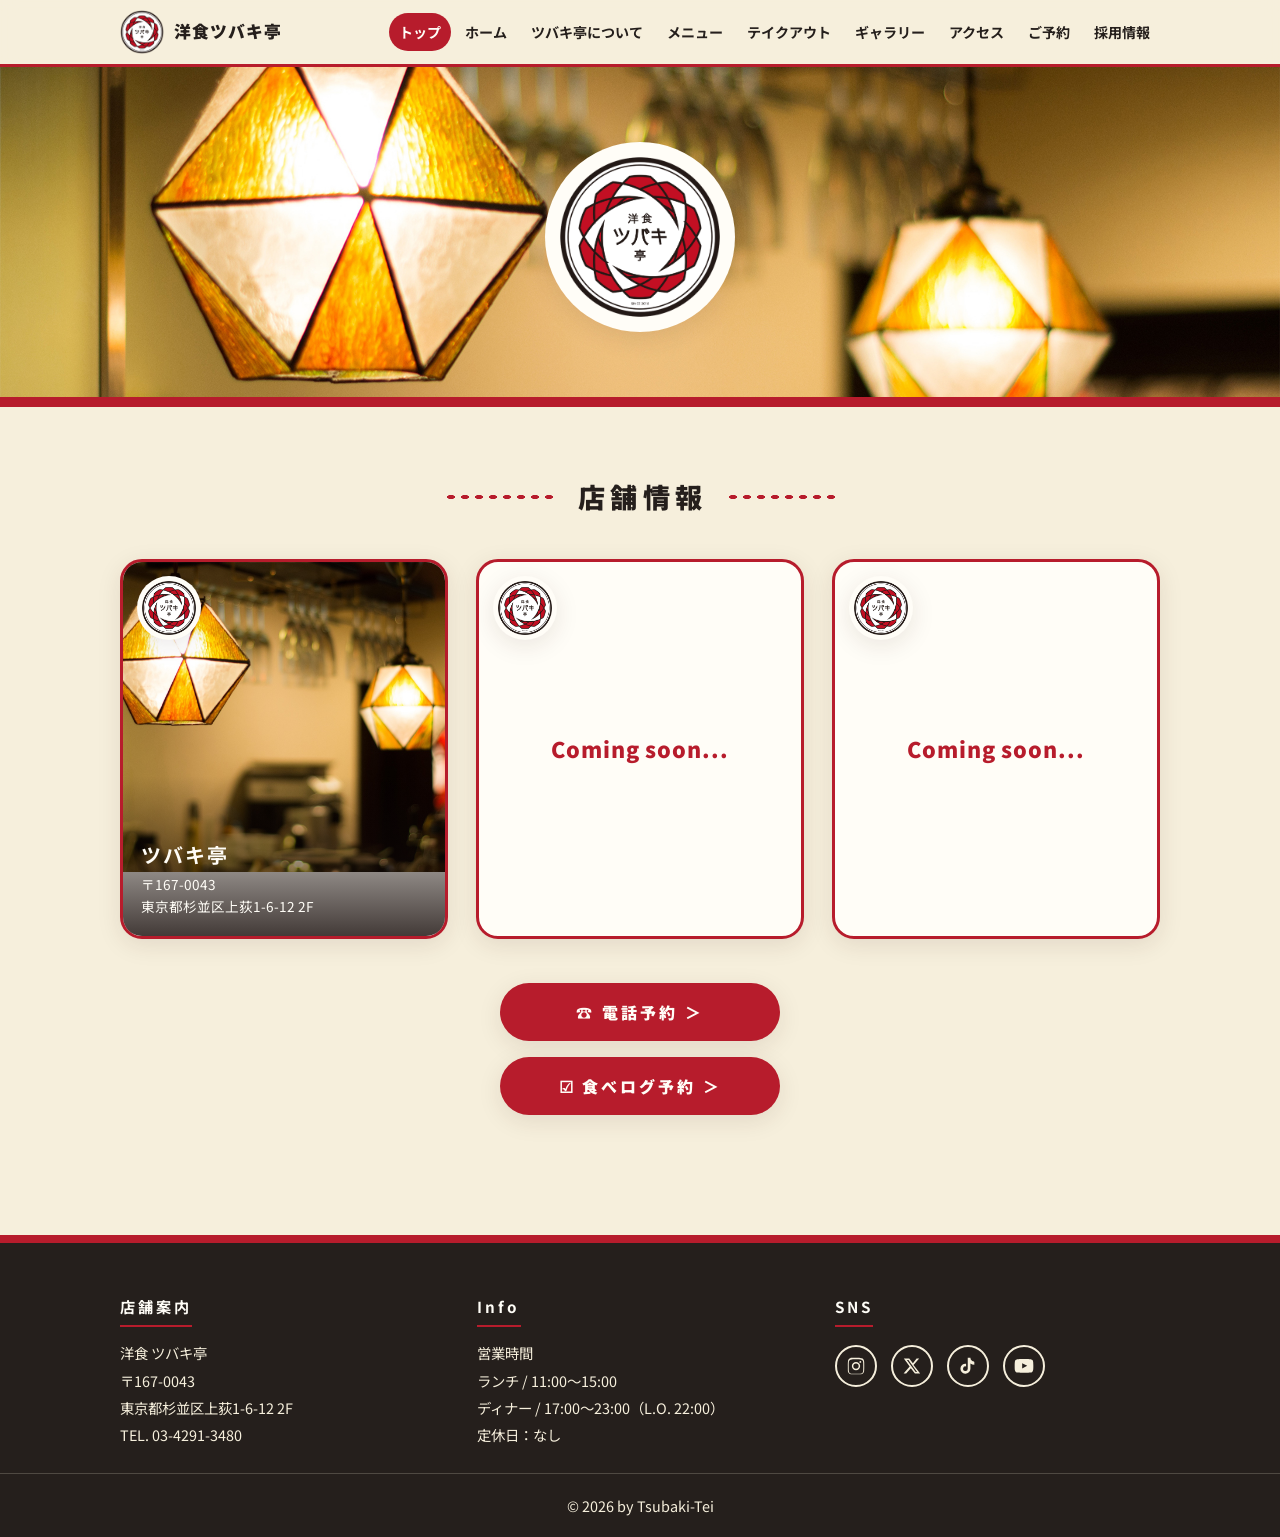
==== index.html @ 3b2450a0 "feat: 全ページ実装（1号店8ページ + 2号店/deli/ + 404） - レスポンシブHTML/CSS（クリーム×深紅の現行デザイン踏襲） - メニューはdata/menu.jsonからJS" ====
<!DOCTYPE html>
<html lang="ja">
<head>
  <meta charset="UTF-8">
  <meta name="viewport" content="width=device-width, initial-scale=1">
  <title>洋食ツバキ亭｜荻窪の洋食店</title>
  <meta name="description" content="東京・荻窪の洋食店「ツバキ亭」。ハンバーグステーキや生姜焼きなど、懐かしくて美味しい洋食をご提供。テイクアウトも承ります。">
  <link rel="icon" href="assets/img/logo.png">
  <meta property="og:title" content="洋食ツバキ亭｜荻窪の洋食店">
  <meta property="og:description" content="東京・荻窪の洋食店「ツバキ亭」。ハンバーグステーキや生姜焼きなど、懐かしくて美味しい洋食をご提供。テイクアウトも承ります。">
  <meta property="og:image" content="assets/img/logo.png">
  <link rel="preconnect" href="https://fonts.googleapis.com">
  <link rel="preconnect" href="https://fonts.gstatic.com" crossorigin>
  <link href="https://fonts.googleapis.com/css2?family=Noto+Sans+JP:wght@400;700;900&display=swap" rel="stylesheet">
  <link rel="stylesheet" href="assets/css/style.css">
</head>
<body>
<header class="site-header">
  <div class="header-inner">
    <a class="brand" href="./"><img src="assets/img/logo.png" alt="洋食ツバキ亭ロゴ">洋食ツバキ亭</a>
    <button class="nav-toggle" aria-label="メニューを開く" onclick="document.querySelector('.site-nav').classList.toggle('open')">☰</button>
    <nav class="site-nav">
      <ul>
        <li><a href="./" aria-current="page">トップ</a></li>
        <li><a href="home/">ホーム</a></li>
        <li><a href="about/">ツバキ亭について</a></li>
        <li><a href="menu/">メニュー</a></li>
        <li><a href="takeout/">テイクアウト</a></li>
        <li><a href="gallery/">ギャラリー</a></li>
        <li><a href="access/">アクセス</a></li>
        <li><a href="reserve/">ご予約</a></li>
        <li><a href="recruit/">採用情報</a></li>
      </ul>
    </nav>
  </div>
</header>

<div class="hero">
  <img class="hero-logo" src="assets/img/logo.png" alt="洋食ツバキ亭">
</div>
<main>
  <section class="section">
    <h2 class="section-title">店舗情報</h2>
    <div class="store-cards">
      <a class="store-card" href="home/">
        <img class="badge" src="assets/img/logo.png" alt="">
        <div class="photo" style="background-image:url('assets/img/gallery/gallery-01.jpg')"></div>
        <div class="info">
          <h3>ツバキ亭</h3>
          <p>〒167-0043<br>東京都杉並区上荻1-6-12 2F</p>
        </div>
      </a>
      <!-- 2号店ツバキ&デリ 公開時: 下のカードを <a class="store-card" href="deli/"> に差し替える -->
      <div class="store-card coming">
        <img class="badge" src="assets/img/logo.png" alt="">
        Coming soon...
      </div>
      <div class="store-card coming">
        <img class="badge" src="assets/img/logo.png" alt="">
        Coming soon...
      </div>
    </div>
    <div class="btn-area">
      <a class="btn" href="tel:03-4291-3480">☎︎ 電話予約 ＞</a>
      <a class="btn" href="https://tabelog.com/tokyo/A1319/A131906/13280221/" target="_blank" rel="noopener">☑︎ 食べログ予約 ＞</a>
    </div>
  </section>
</main>

<footer class="site-footer">
  <div class="footer-inner">
    <div>
      <h4>店舗案内</h4>
      <p>洋食 ツバキ亭<br>〒167-0043<br>東京都杉並区上荻1-6-12 2F<br>TEL. <a href="tel:03-4291-3480">03-4291-3480</a></p>
    </div>
    <div>
      <h4>Info</h4>
      <p>営業時間<br>ランチ / 11:00〜15:00<br>ディナー / 17:00〜23:00（L.O. 22:00）<br>定休日：なし</p>
    </div>
    <div>
      <h4>SNS</h4>
      <div class="sns-icons">
        <a href="https://www.instagram.com/tsubaki.ogikubo/" target="_blank" rel="noopener" aria-label="Instagram"><svg viewBox="0 0 24 24"><path d="M12 2.2c3.2 0 3.6 0 4.9.1 1.2.1 1.8.2 2.2.4.6.2 1 .5 1.4.9.4.4.7.8.9 1.4.2.4.4 1 .4 2.2.1 1.3.1 1.7.1 4.9s0 3.6-.1 4.9c-.1 1.2-.2 1.8-.4 2.2-.2.6-.5 1-.9 1.4-.4.4-.8.7-1.4.9-.4.2-1 .4-2.2.4-1.3.1-1.7.1-4.9.1s-3.6 0-4.9-.1c-1.2-.1-1.8-.2-2.2-.4-.6-.2-1-.5-1.4-.9-.4-.4-.7-.8-.9-1.4-.2-.4-.4-1-.4-2.2C2.2 15.6 2.2 15.2 2.2 12s0-3.6.1-4.9c.1-1.2.2-1.8.4-2.2.2-.6.5-1 .9-1.4.4-.4.8-.7 1.4-.9.4-.2 1-.4 2.2-.4C8.4 2.2 8.8 2.2 12 2.2m0 1.8c-3.1 0-3.5 0-4.8.1-1.1.1-1.4.2-1.8.3-.4.2-.7.4-1 .7-.3.3-.5.6-.7 1-.1.4-.3.7-.3 1.8-.1 1.3-.1 1.7-.1 4.8s0 3.5.1 4.8c.1 1.1.2 1.4.3 1.8.2.4.4.7.7 1 .3.3.6.5 1 .7.4.1.7.3 1.8.3 1.3.1 1.7.1 4.8.1s3.5 0 4.8-.1c1.1-.1 1.4-.2 1.8-.3.4-.2.7-.4 1-.7.3-.3.5-.6.7-1 .1-.4.3-.7.3-1.8.1-1.3.1-1.7.1-4.8s0-3.5-.1-4.8c-.1-1.1-.2-1.4-.3-1.8-.2-.4-.4-.7-.7-1-.3-.3-.6-.5-1-.7-.4-.1-.7-.3-1.8-.3-1.3-.1-1.7-.1-4.8-.1zm0 3.1a5 5 0 1 1 0 10 5 5 0 0 1 0-10zm0 1.8a3.2 3.2 0 1 0 0 6.4 3.2 3.2 0 0 0 0-6.4zm5.2-2.9a1.1 1.1 0 1 1 0 2.2 1.1 1.1 0 0 1 0-2.2z"/></svg></a>
        <a href="https://x.com/TsubakiOgikubo" target="_blank" rel="noopener" aria-label="X"><svg viewBox="0 0 24 24"><path d="M17.5 3h3.1l-6.8 7.8L21.8 21h-6.3l-4.9-6.4L5 21H1.9l7.3-8.3L2.2 3h6.5l4.4 5.8L17.5 3zm-1.1 16.1h1.7L7.7 4.8H5.9l10.5 14.3z"/></svg></a>
        <a href="https://www.tiktok.com/@tsubaki.ogikubo" target="_blank" rel="noopener" aria-label="TikTok"><svg viewBox="0 0 24 24"><path d="M19.6 6.7a4.8 4.8 0 0 1-3.5-1.6 4.8 4.8 0 0 1-1.2-3.1h-3.2v13.3a2.8 2.8 0 1 1-2-2.7V9.3a6 6 0 1 0 5.2 6V8.9a8 8 0 0 0 4.7 1.5V7.2c-.3 0-.7-.1-1-.2z"/></svg></a>
        <a href="https://www.youtube.com/@tsubaki.ogikubo" target="_blank" rel="noopener" aria-label="YouTube"><svg viewBox="0 0 24 24"><path d="M23 7.2s-.2-1.6-.9-2.3c-.9-.9-1.9-.9-2.3-1C16.6 3.6 12 3.6 12 3.6s-4.6 0-7.8.3c-.4.1-1.4.1-2.3 1-.7.7-.9 2.3-.9 2.3S.8 9.1.8 11v1.8c0 1.9.2 3.8.2 3.8s.2 1.6.9 2.3c.9.9 2 .9 2.5 1 1.8.2 7.6.3 7.6.3s4.6 0 7.8-.3c.4-.1 1.4-.1 2.3-1 .7-.7.9-2.3.9-2.3s.2-1.9.2-3.8V11c0-1.9-.2-3.8-.2-3.8zM9.8 14.9V8.7l6.1 3.1-6.1 3.1z"/></svg></a>
      </div>
    </div>
  </div>
  <p class="copyright">© 2026 by Tsubaki-Tei</p>
</footer>
</body>
</html>
---- assets/css/style.css ----
/* ==========================================================
   洋食ツバキ亭 — 共通スタイル
   カラー: クリーム地 × 深紅（現行サイトの世界観を踏襲）
   ========================================================== */
:root {
  --cream: #f6efdc;
  --cream-deep: #efe5c9;
  --red: #b71c2c;
  --red-dark: #93151f;
  --ink: #251f1c;
  --ink-soft: #4a423d;
  --white: #fffdf7;
  --shadow: 0 6px 24px rgba(60, 30, 20, .10);
  --radius: 18px;
  --maxw: 1080px;
}

* { margin: 0; padding: 0; box-sizing: border-box; }

html { scroll-behavior: smooth; }

body {
  font-family: "Noto Sans JP", "Hiragino Kaku Gothic ProN", sans-serif;
  background: var(--cream);
  color: var(--ink);
  line-height: 1.9;
  font-size: 16px;
  -webkit-font-smoothing: antialiased;
}

img { max-width: 100%; display: block; }
a { color: var(--red); text-decoration: none; }

/* ---------- ヘッダー ---------- */
.site-header {
  position: sticky;
  top: 0;
  z-index: 100;
  background: rgba(246, 239, 220, .95);
  backdrop-filter: blur(8px);
  border-bottom: 3px solid var(--red);
}
.header-inner {
  max-width: var(--maxw);
  margin: 0 auto;
  padding: 10px 20px;
  display: flex;
  align-items: center;
  justify-content: space-between;
  gap: 16px;
}
.brand {
  display: flex;
  align-items: center;
  gap: 10px;
  color: var(--ink);
  font-weight: 900;
  font-size: 1.05rem;
  letter-spacing: .06em;
  white-space: nowrap;
}
.brand img { width: 44px; height: 44px; }

.site-nav ul {
  display: flex;
  list-style: none;
  gap: 4px;
  flex-wrap: wrap;
}
.site-nav a {
  display: block;
  padding: 6px 10px;
  color: var(--ink);
  font-weight: 700;
  font-size: .88rem;
  border-radius: 999px;
  transition: background .2s, color .2s;
}
.site-nav a:hover, .site-nav a[aria-current="page"] {
  background: var(--red);
  color: var(--white);
}

.nav-toggle {
  display: none;
  background: none;
  border: 2px solid var(--red);
  border-radius: 10px;
  color: var(--red);
  font-size: 1.3rem;
  line-height: 1;
  padding: 6px 10px;
  cursor: pointer;
}

@media (max-width: 860px) {
  .nav-toggle { display: block; }
  .site-nav {
    display: none;
    position: absolute;
    top: 100%;
    left: 0;
    right: 0;
    background: var(--cream);
    border-bottom: 3px solid var(--red);
    box-shadow: var(--shadow);
  }
  .site-nav.open { display: block; }
  .site-nav ul { flex-direction: column; padding: 10px 16px 16px; }
  .site-nav a { font-size: 1rem; padding: 10px 12px; }
}

/* ---------- ヒーロー ---------- */
.hero {
  position: relative;
  min-height: 340px;
  display: grid;
  place-items: center;
  background: url("../img/hero.jpg") center/cover no-repeat;
}
.hero::after {
  content: "";
  position: absolute;
  inset: auto 0 0 0;
  height: 10px;
  background: var(--red);
}
.hero .hero-logo {
  width: 190px;
  height: 190px;
  border-radius: 50%;
  background: var(--white);
  box-shadow: var(--shadow);
  padding: 12px;
}
@media (max-width: 640px) {
  .hero { min-height: 240px; }
  .hero .hero-logo { width: 140px; height: 140px; }
}

/* サブページ用ページタイトル帯 */
.page-title {
  background: linear-gradient(rgba(37, 25, 20, .55), rgba(37, 25, 20, .55)), url("../img/hero.jpg") center/cover no-repeat;
  color: var(--white);
  text-align: center;
  padding: 64px 20px;
  border-bottom: 8px solid var(--red);
}
.page-title h1 {
  font-size: 2rem;
  letter-spacing: .3em;
  text-indent: .3em;
  font-weight: 900;
}
@media (max-width: 640px) {
  .page-title { padding: 44px 16px; }
  .page-title h1 { font-size: 1.5rem; }
}

/* ---------- セクション共通 ---------- */
main { max-width: var(--maxw); margin: 0 auto; padding: 0 20px 80px; }

.section { padding-top: 64px; }
.section-title {
  display: flex;
  align-items: center;
  justify-content: center;
  gap: 18px;
  font-size: 1.7rem;
  font-weight: 900;
  letter-spacing: .2em;
  text-indent: .2em;
  margin-bottom: 36px;
}
.section-title::before, .section-title::after {
  content: "";
  width: 110px;
  height: 6px;
  background-image: radial-gradient(var(--red) 42%, transparent 46%);
  background-size: 14px 6px;
  background-repeat: repeat-x;
}
@media (max-width: 640px) {
  .section { padding-top: 48px; }
  .section-title { font-size: 1.3rem; gap: 10px; }
  .section-title::before, .section-title::after { width: 54px; }
}

/* ---------- カード ---------- */
.store-cards {
  display: grid;
  grid-template-columns: repeat(auto-fit, minmax(260px, 1fr));
  gap: 28px;
}
.store-card {
  position: relative;
  border: 3px solid var(--red);
  border-radius: 22px;
  overflow: hidden;
  background: var(--white);
  min-height: 380px;
  display: flex;
  flex-direction: column;
  box-shadow: var(--shadow);
  transition: transform .25s;
}
a.store-card:hover { transform: translateY(-4px); }
.store-card .badge {
  position: absolute;
  top: 14px;
  left: 14px;
  width: 64px;
  height: 64px;
  border-radius: 50%;
  background: var(--white);
  padding: 4px;
  box-shadow: var(--shadow);
  z-index: 2;
}
.store-card .photo {
  flex: 1;
  min-height: 260px;
  background-size: cover;
  background-position: center;
}
.store-card .info {
  background: linear-gradient(transparent, rgba(20, 10, 8, .8));
  color: var(--white);
  padding: 60px 18px 18px;
  margin-top: -96px;
  position: relative;
  z-index: 1;
}
.store-card .info h3 { font-size: 1.25rem; letter-spacing: .1em; }
.store-card .info p { font-size: .85rem; line-height: 1.6; }
.store-card.coming {
  align-items: center;
  justify-content: center;
  color: var(--red);
  font-weight: 900;
  font-size: 1.35rem;
  letter-spacing: .04em;
}

/* ---------- ボタン ---------- */
.btn-area {
  display: flex;
  flex-direction: column;
  align-items: center;
  gap: 16px;
  margin-top: 44px;
}
.btn {
  display: inline-block;
  background: var(--red);
  color: var(--white);
  font-weight: 900;
  letter-spacing: .18em;
  padding: 14px 46px;
  border-radius: 999px;
  box-shadow: var(--shadow);
  transition: background .2s, transform .2s;
  text-align: center;
  min-width: 280px;
}
.btn:hover { background: var(--red-dark); transform: translateY(-2px); }
@media (max-width: 640px) { .btn { min-width: 240px; padding: 13px 30px; } }

/* ---------- 本文ブロック ---------- */
.prose {
  background: var(--white);
  border-radius: var(--radius);
  box-shadow: var(--shadow);
  padding: 36px 40px;
  margin-top: 28px;
}
.prose h3 {
  color: var(--red);
  font-size: 1.2rem;
  letter-spacing: .08em;
  margin: 28px 0 10px;
  padding-left: 14px;
  border-left: 6px solid var(--red);
}
.prose h3:first-child { margin-top: 0; }
.prose p { margin-bottom: 1em; }
.prose p:last-child { margin-bottom: 0; }
.prose .note { font-size: .88rem; color: var(--ink-soft); }
@media (max-width: 640px) { .prose { padding: 24px 20px; } }

/* ---------- メニュー ---------- */
.menu-tabs {
  display: flex;
  justify-content: center;
  gap: 12px;
  margin-bottom: 8px;
  flex-wrap: wrap;
}
.menu-tab {
  border: 3px solid var(--red);
  background: var(--white);
  color: var(--red);
  font-weight: 900;
  font-size: 1rem;
  letter-spacing: .12em;
  padding: 10px 34px;
  border-radius: 999px;
  cursor: pointer;
  transition: background .2s, color .2s;
}
.menu-tab.active, .menu-tab:hover { background: var(--red); color: var(--white); }

.menu-lead {
  text-align: center;
  white-space: pre-line;
  color: var(--ink-soft);
  font-size: .92rem;
  margin: 18px auto 0;
  max-width: 640px;
}

.menu-section { margin-top: 44px; }
.menu-section > h3 {
  text-align: center;
  font-size: 1.35rem;
  font-weight: 900;
  letter-spacing: .22em;
  text-indent: .22em;
  color: var(--red);
  margin-bottom: 6px;
}
.menu-section > .sec-desc {
  text-align: center;
  white-space: pre-line;
  font-size: .88rem;
  color: var(--ink-soft);
  margin-bottom: 20px;
}

.menu-items { display: grid; gap: 14px; }
.menu-item {
  display: flex;
  align-items: center;
  gap: 18px;
  background: var(--white);
  border-radius: 14px;
  box-shadow: var(--shadow);
  padding: 14px 20px;
}
.menu-item .thumb {
  width: 74px;
  height: 74px;
  border-radius: 12px;
  object-fit: cover;
  flex-shrink: 0;
}
.menu-item .body { flex: 1; min-width: 0; }
.menu-item .name { font-weight: 700; font-size: 1.02rem; }
.menu-item .desc {
  font-size: .82rem;
  color: var(--ink-soft);
  white-space: pre-line;
  line-height: 1.6;
}
.menu-item .price {
  font-weight: 900;
  color: var(--red);
  font-size: 1.05rem;
  white-space: nowrap;
}
.menu-item .price small { font-weight: 700; font-size: .78rem; }
@media (max-width: 640px) {
  .menu-item { padding: 12px 14px; gap: 12px; }
  .menu-item .thumb { width: 60px; height: 60px; }
}

/* ---------- ギャラリー ---------- */
.gallery-grid {
  display: grid;
  grid-template-columns: repeat(auto-fill, minmax(240px, 1fr));
  gap: 16px;
}
.gallery-grid img {
  width: 100%;
  aspect-ratio: 4 / 3;
  object-fit: cover;
  border-radius: 14px;
  box-shadow: var(--shadow);
}

/* ---------- アクセス ---------- */
.map-frame {
  width: 100%;
  height: 420px;
  border: 0;
  border-radius: var(--radius);
  box-shadow: var(--shadow);
  margin-top: 28px;
}
@media (max-width: 640px) { .map-frame { height: 320px; } }

/* ---------- テーブル ---------- */
.info-table { width: 100%; border-collapse: collapse; }
.info-table th, .info-table td {
  padding: 12px 10px;
  border-bottom: 1px dashed rgba(183, 28, 44, .35);
  text-align: left;
  vertical-align: top;
}
.info-table th { color: var(--red); white-space: nowrap; width: 8em; font-weight: 900; }

/* ---------- フッター ---------- */
.site-footer {
  background: var(--ink);
  color: var(--cream);
  margin-top: 40px;
  border-top: 8px solid var(--red);
}
.footer-inner {
  max-width: var(--maxw);
  margin: 0 auto;
  padding: 48px 20px 24px;
  display: grid;
  grid-template-columns: repeat(auto-fit, minmax(220px, 1fr));
  gap: 32px;
}
.site-footer h4 {
  color: var(--white);
  letter-spacing: .2em;
  font-size: .95rem;
  margin-bottom: 12px;
  border-bottom: 2px solid var(--red);
  display: inline-block;
  padding-bottom: 4px;
}
.site-footer p { font-size: .9rem; line-height: 1.9; }
.site-footer a { color: var(--cream); }
.sns-icons { display: flex; gap: 14px; margin-top: 6px; }
.sns-icons a {
  display: grid;
  place-items: center;
  width: 42px;
  height: 42px;
  border: 2px solid var(--cream);
  border-radius: 50%;
  transition: background .2s;
}
.sns-icons a:hover { background: var(--red); border-color: var(--red); }
.sns-icons svg { width: 20px; height: 20px; fill: var(--cream); }
.copyright {
  text-align: center;
  font-size: .8rem;
  padding: 18px;
  border-top: 1px solid rgba(246, 239, 220, .2);
}
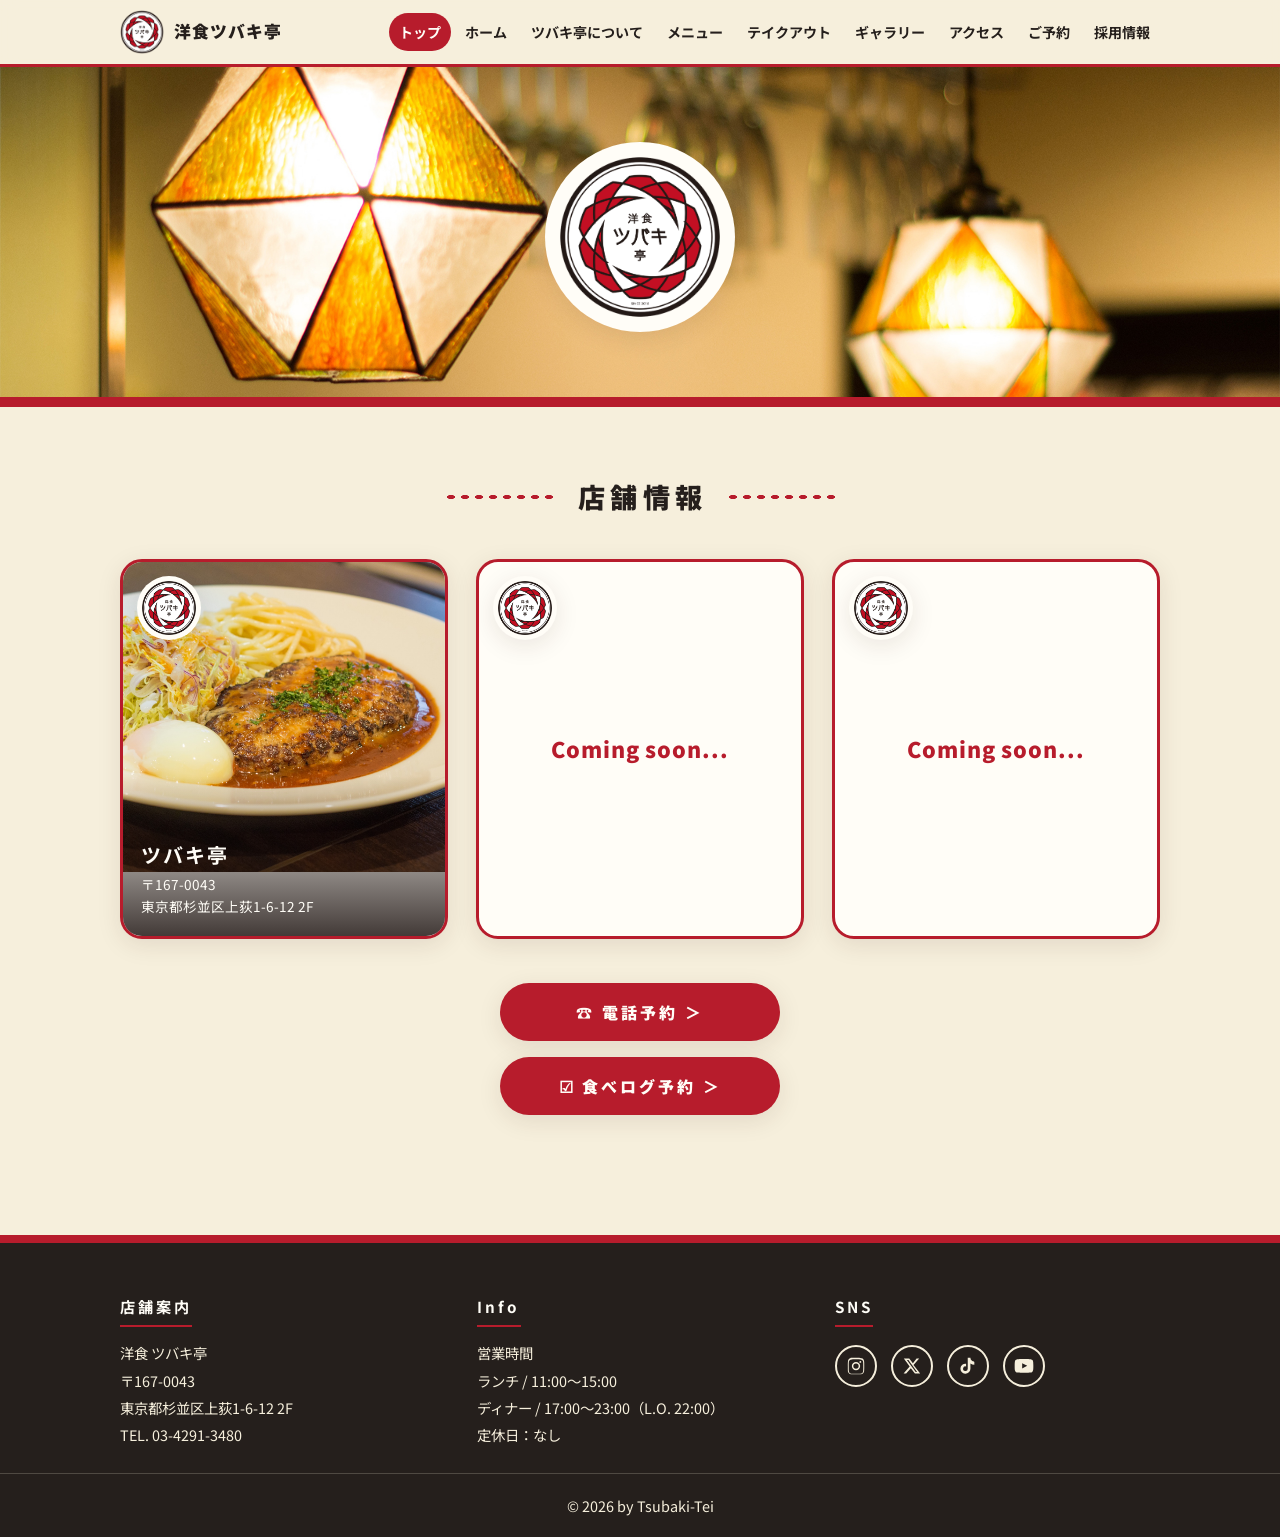
==== commit b0764b8f: "fix: 店舗カード写真差し替え・S/L価格対応・メニューキャッシュ対策 - 店舗カードをハンバーグ写真（store-tsubakitei.jpg）に変更 - 揚げ茄子のS/L価格バリエーション追加（" ====
--- a/index.html
+++ b/index.html
@@ -44,7 +44,7 @@
     <div class="store-cards">
       <a class="store-card" href="home/">
         <img class="badge" src="assets/img/logo.png" alt="">
-        <div class="photo" style="background-image:url('assets/img/gallery/gallery-01.jpg')"></div>
+        <div class="photo" style="background-image:url('assets/img/store-tsubakitei.jpg')"></div>
         <div class="info">
           <h3>ツバキ亭</h3>
           <p>〒167-0043<br>東京都杉並区上荻1-6-12 2F</p>
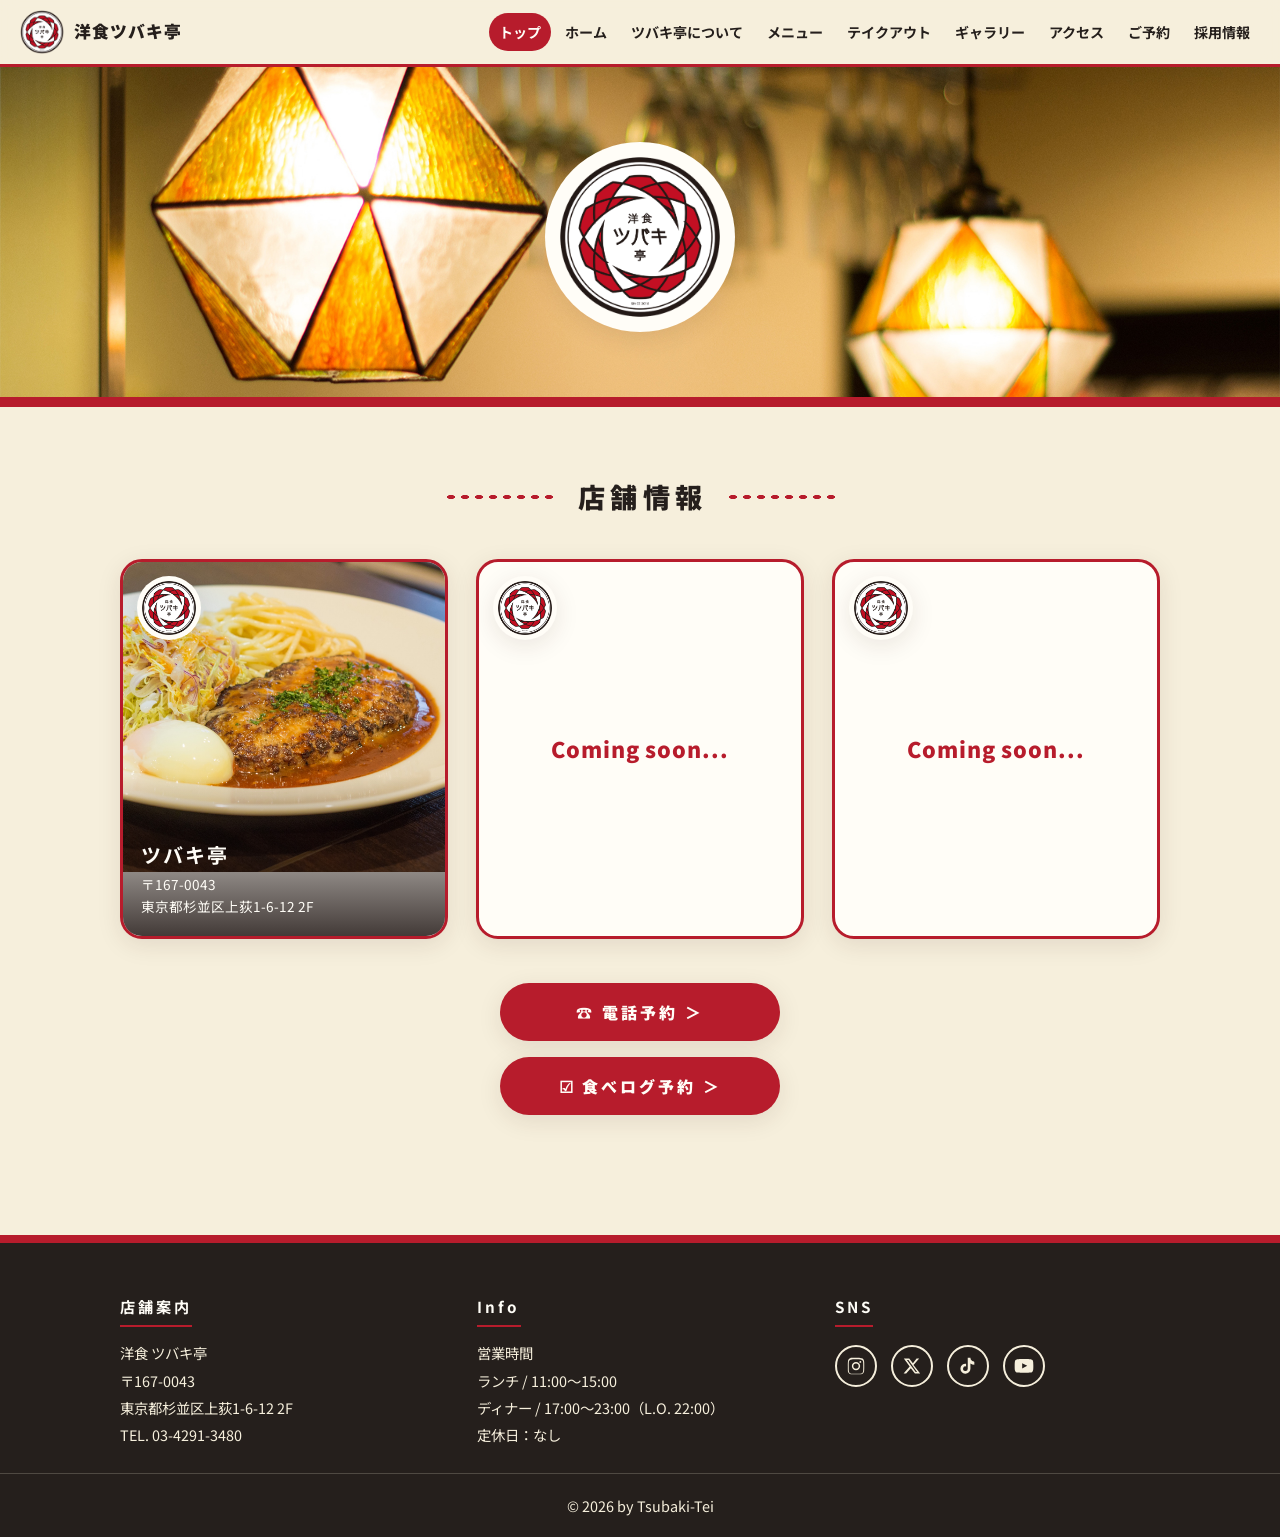
==== commit 0dbbc2b4: "feat: DNS切替前チェック項目を対応 - og:image を全ページ絶対URL化（https://tsubakitei.tokyo/...） - robots.txt 追加（/deli/ をD" ====
--- a/index.html
+++ b/index.html
@@ -8,7 +8,7 @@
   <link rel="icon" href="assets/img/logo.png">
   <meta property="og:title" content="洋食ツバキ亭｜荻窪の洋食店">
   <meta property="og:description" content="東京・荻窪の洋食店「ツバキ亭」。ハンバーグステーキや生姜焼きなど、懐かしくて美味しい洋食をご提供。テイクアウトも承ります。">
-  <meta property="og:image" content="assets/img/logo.png">
+  <meta property="og:image" content="https://tsubakitei.tokyo/assets/img/logo.png">
   <link rel="preconnect" href="https://fonts.googleapis.com">
   <link rel="preconnect" href="https://fonts.gstatic.com" crossorigin>
   <link href="https://fonts.googleapis.com/css2?family=Noto+Sans+JP:wght@400;700;900&display=swap" rel="stylesheet">
--- a/assets/css/style.css
+++ b/assets/css/style.css
@@ -41,7 +41,7 @@
   border-bottom: 3px solid var(--red);
 }
 .header-inner {
-  max-width: var(--maxw);
+  width: 100%;
   margin: 0 auto;
   padding: 10px 20px;
   display: flex;
@@ -374,6 +374,73 @@
   .menu-item .thumb { width: 60px; height: 60px; }
 }
 
+/* ---------- デリ メニュー ---------- */
+.deli-menu-block { padding: 24px 28px; }
+.deli-menu-block h3 { margin-bottom: 22px; }
+.deli-menu-list { display: grid; gap: 16px; }
+.deli-menu-item {
+  display: grid;
+  grid-template-columns: 88px minmax(0, 1fr) auto;
+  align-items: center;
+  gap: 22px;
+  background: var(--white);
+  border-radius: 14px;
+  box-shadow: var(--shadow);
+  min-height: 108px;
+  padding: 16px 22px;
+}
+.deli-thumb {
+  width: 78px;
+  height: 78px;
+  display: grid;
+  place-items: center;
+}
+.deli-thumb-img, .deli-thumb-empty {
+  width: 78px;
+  height: 78px;
+  border-radius: 14px;
+}
+.deli-thumb-img { object-fit: cover; }
+.deli-thumb-empty {
+  border: 2px solid var(--ink);
+  background: var(--white);
+}
+.deli-name {
+  font-weight: 900;
+  font-size: 1.05rem;
+  color: var(--ink);
+}
+.deli-desc {
+  margin-top: 2px;
+  font-size: .84rem;
+  line-height: 1.6;
+  color: var(--ink-soft);
+  white-space: pre-line;
+}
+.deli-price {
+  min-width: 72px;
+  text-align: right;
+  font-weight: 900;
+  color: var(--red-dark);
+  font-size: 1.05rem;
+  white-space: nowrap;
+}
+@media (max-width: 640px) {
+  .deli-menu-block { padding: 22px 14px; }
+  .deli-menu-item {
+    grid-template-columns: 64px minmax(0, 1fr) auto;
+    gap: 12px;
+    min-height: 86px;
+    padding: 12px;
+  }
+  .deli-thumb, .deli-thumb-img, .deli-thumb-empty {
+    width: 58px;
+    height: 58px;
+    border-radius: 12px;
+  }
+  .deli-price { min-width: 54px; font-size: .98rem; }
+}
+
 /* ---------- ギャラリー ---------- */
 .gallery-grid {
   display: grid;
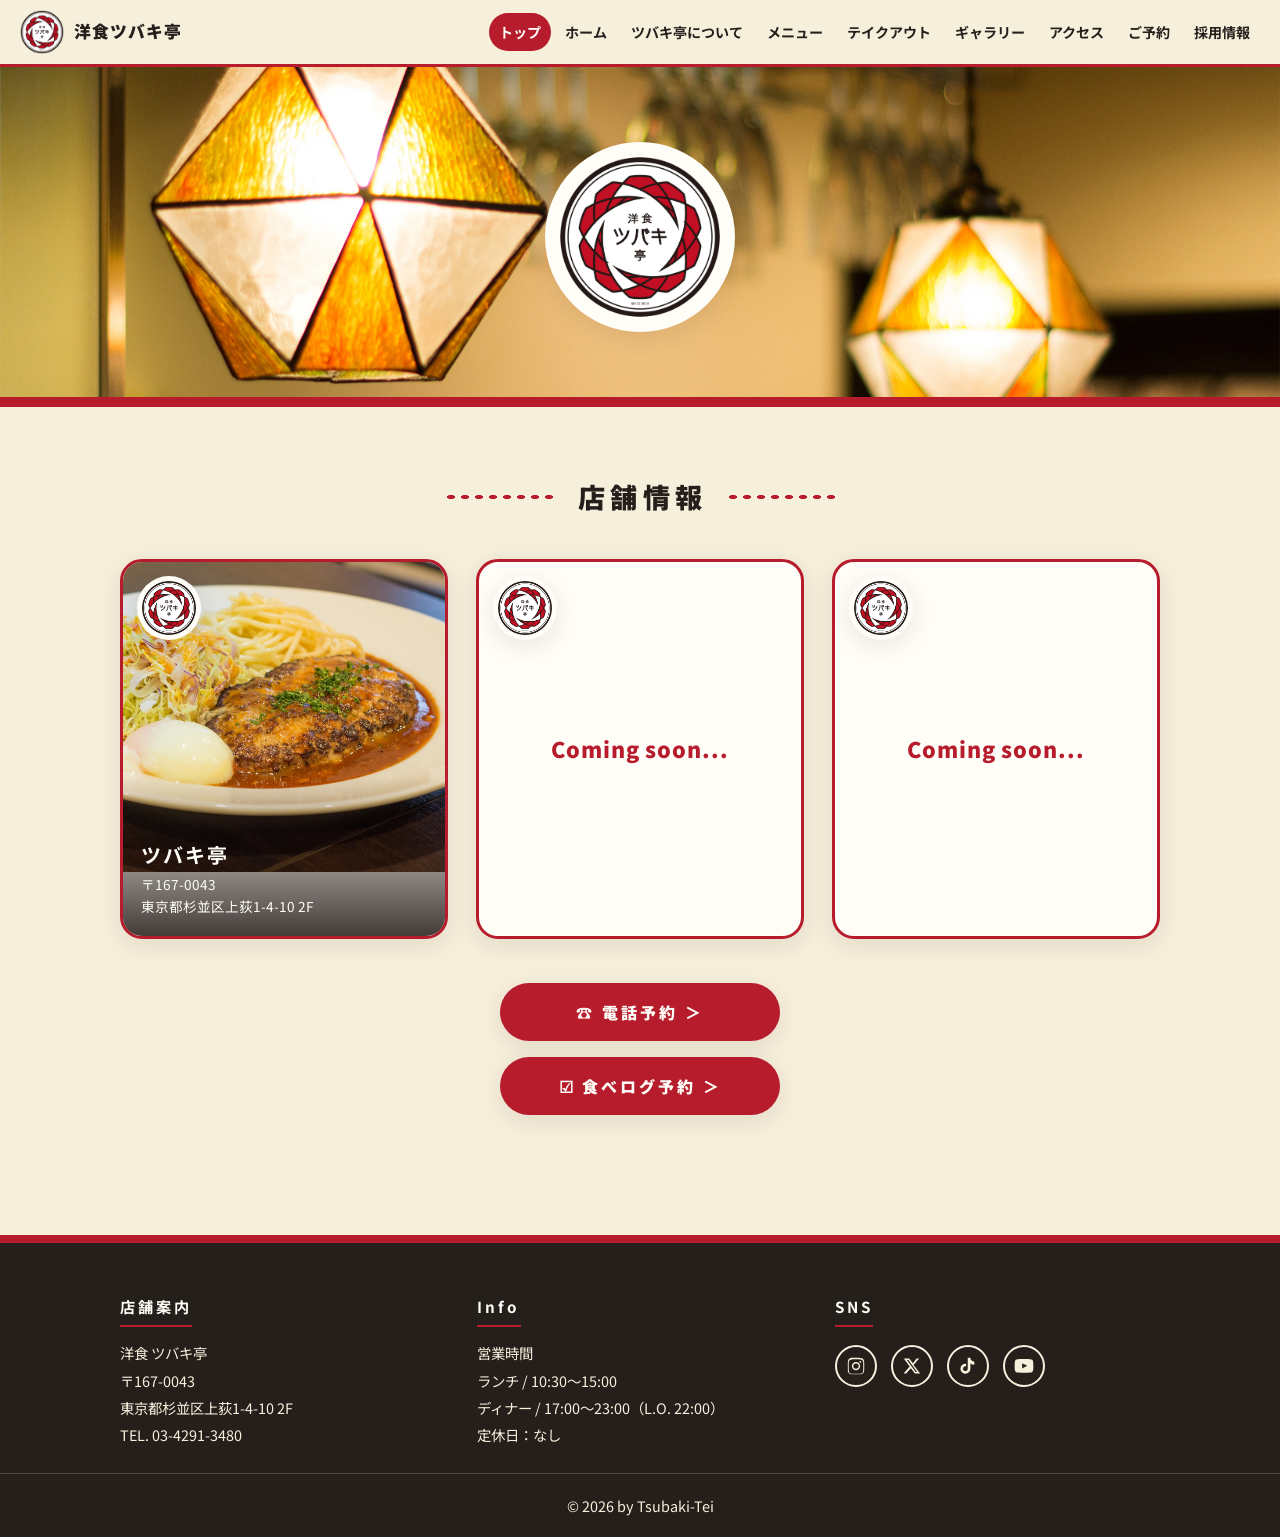
==== commit 599fd6e6: "Update tsubakitei address and hours" ====
--- a/index.html
+++ b/index.html
@@ -47,7 +47,7 @@
         <div class="photo" style="background-image:url('assets/img/store-tsubakitei.jpg')"></div>
         <div class="info">
           <h3>ツバキ亭</h3>
-          <p>〒167-0043<br>東京都杉並区上荻1-6-12 2F</p>
+          <p>〒167-0043<br>東京都杉並区上荻1-4-10 2F</p>
         </div>
       </a>
       <!-- 2号店ツバキ&デリ 公開時: 下のカードを <a class="store-card" href="deli/"> に差し替える -->
@@ -71,11 +71,11 @@
   <div class="footer-inner">
     <div>
       <h4>店舗案内</h4>
-      <p>洋食 ツバキ亭<br>〒167-0043<br>東京都杉並区上荻1-6-12 2F<br>TEL. <a href="tel:03-4291-3480">03-4291-3480</a></p>
+      <p>洋食 ツバキ亭<br>〒167-0043<br>東京都杉並区上荻1-4-10 2F<br>TEL. <a href="tel:03-4291-3480">03-4291-3480</a></p>
     </div>
     <div>
       <h4>Info</h4>
-      <p>営業時間<br>ランチ / 11:00〜15:00<br>ディナー / 17:00〜23:00（L.O. 22:00）<br>定休日：なし</p>
+      <p>営業時間<br>ランチ / 10:30〜15:00<br>ディナー / 17:00〜23:00（L.O. 22:00）<br>定休日：なし</p>
     </div>
     <div>
       <h4>SNS</h4>
--- a/assets/css/style.css
+++ b/assets/css/style.css
@@ -375,30 +375,29 @@
 }
 
 /* ---------- デリ メニュー ---------- */
-.deli-menu-block { padding: 24px 28px; }
-.deli-menu-block h3 { margin-bottom: 22px; }
-.deli-menu-list { display: grid; gap: 16px; }
+.deli-menu-block { margin-top: 44px; }
+.deli-menu-block h3 { margin-bottom: 20px; }
+.deli-menu-list { display: grid; gap: 14px; }
 .deli-menu-item {
   display: grid;
-  grid-template-columns: 88px minmax(0, 1fr) auto;
-  align-items: center;
-  gap: 22px;
+  grid-template-columns: 74px minmax(0, 1fr) auto;
+  align-items: center;
+  gap: 18px;
   background: var(--white);
   border-radius: 14px;
   box-shadow: var(--shadow);
-  min-height: 108px;
-  padding: 16px 22px;
+  padding: 14px 20px;
 }
 .deli-thumb {
-  width: 78px;
-  height: 78px;
+  width: 74px;
+  height: 74px;
   display: grid;
   place-items: center;
 }
 .deli-thumb-img, .deli-thumb-empty {
-  width: 78px;
-  height: 78px;
-  border-radius: 14px;
+  width: 74px;
+  height: 74px;
+  border-radius: 12px;
 }
 .deli-thumb-img { object-fit: cover; }
 .deli-thumb-empty {
@@ -406,8 +405,8 @@
   background: var(--white);
 }
 .deli-name {
-  font-weight: 900;
-  font-size: 1.05rem;
+  font-weight: 700;
+  font-size: 1.02rem;
   color: var(--ink);
 }
 .deli-desc {
@@ -426,16 +425,15 @@
   white-space: nowrap;
 }
 @media (max-width: 640px) {
-  .deli-menu-block { padding: 22px 14px; }
+  .deli-menu-block { margin-top: 36px; }
   .deli-menu-item {
-    grid-template-columns: 64px minmax(0, 1fr) auto;
+    grid-template-columns: 60px minmax(0, 1fr) auto;
     gap: 12px;
-    min-height: 86px;
-    padding: 12px;
+    padding: 12px 14px;
   }
   .deli-thumb, .deli-thumb-img, .deli-thumb-empty {
-    width: 58px;
-    height: 58px;
+    width: 60px;
+    height: 60px;
     border-radius: 12px;
   }
   .deli-price { min-width: 54px; font-size: .98rem; }
